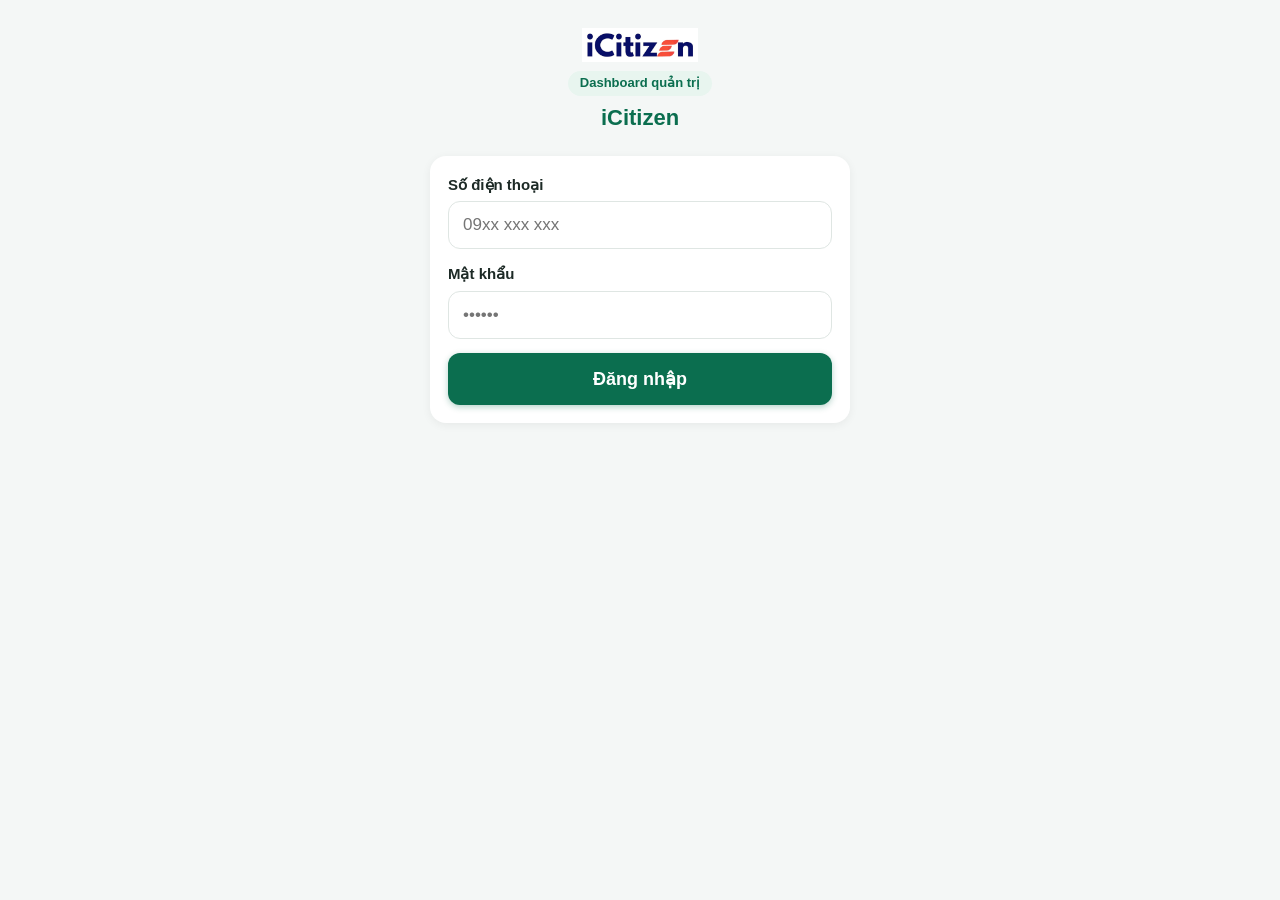
==== admin.html @ 4606a2d9 "feat: admin bat/tat thong bao khach dang ky moi (toast+rung+Notification)" ====
<!DOCTYPE html>
<html lang="vi">
<head>
<meta charset="utf-8">
<meta name="viewport" content="width=device-width, initial-scale=1">
<title>Dashboard · iCitizen</title>
<link rel="manifest" href="manifest.json">
<meta name="theme-color" content="#0b6e4f">
<link rel="icon" href="icons/favicon-32.png">
<link rel="stylesheet" href="style.css">
</head>
<body>
<main class="wrap wide">
  <header class="hero">
    <img src="icons/logo-header.png" alt="iCitizen" class="logo">
    <div class="tag">Dashboard quản trị</div>
    <h1 id="ten">Đang tải…</h1>
    <p id="cn" class="nho"></p>
  </header>

  <section id="vDangNhap" class="card" style="max-width:420px;margin:0 auto">
    <label>Số điện thoại
      <input id="sdt" type="tel" inputmode="numeric" maxlength="13" placeholder="09xx xxx xxx">
    </label>
    <label>Mật khẩu
      <input id="mk" type="password" placeholder="••••••">
    </label>
    <button class="btn" id="dangNhap">Đăng nhập</button>
    <p id="loiDn" class="loi" hidden></p>
  </section>

  <section id="vDb" hidden>
    <div class="row" style="margin-bottom:14px">
      <button class="btn nho" id="xuat">⬇ Xuất file Excel (CSV)</button>
      <button class="btn nho phu" id="xuatBt">🎟 Xuất danh sách bốc thăm</button>
      <button class="btn nho phu" id="lamMoi">↻ Làm mới</button>
      <a class="btn nho phu" href="tram.html">Mở trang Trạm</a>
      <a class="btn nho phu" href="index.html?nguon=kiosk">Mở Form Kiosk</a>
      <button class="btn nho phu" id="dangXuat">Đăng xuất (<span id="tenNv"></span>)</button>
      <span class="nho">Tự làm mới mỗi 30 giây</span>
      <label class="chk" style="display:inline-flex;align-items:center;gap:8px;margin:0">
        <input type="checkbox" id="baoKhachMoi">
        <span class="nho" style="margin:0">🔔 Báo khi có khách đăng ký mới</span>
      </label>
    </div>

    <div class="grid" id="kpi"></div>

    <div class="grid" style="grid-template-columns:repeat(auto-fit,minmax(300px,1fr))">
      <div class="card"><h3>Theo trạm / quà</h3><table id="tTram"></table></div>
      <div class="card"><h3>Theo xã (top 12)</h3><table id="tXa"></table></div>
      <div class="card"><h3>Lượt check-in theo giờ</h3><table id="tGio"></table></div>
    </div>

    <div class="card">
      <h3>20 lượt check-in gần nhất</h3>
      <div style="overflow:auto"><table id="tGan"></table></div>
    </div>

    <div class="card">
      <h3>👤 Quản lý tài khoản nhân viên</h3>
      <div style="overflow:auto"><table id="tTk"></table></div>
      <details style="margin-top:14px">
        <summary style="cursor:pointer;font-weight:700;color:var(--c)">+ Thêm nhân viên mới</summary>
        <div style="margin-top:12px">
          <label>Họ tên <input id="nvTen" maxlength="80" placeholder="Chị Hoa quầy quà"></label>
          <label>Số điện thoại (dùng để đăng nhập) <input id="nvSdt" type="tel" inputmode="numeric" maxlength="13" placeholder="09xx xxx xxx"></label>
          <label>Mật khẩu <input id="nvMk" type="text" placeholder="ít nhất 4 ký tự"></label>
          <div class="lbl">Vai trò</div>
          <div class="seg" id="nvVaiTro" style="margin-bottom:14px">
            <button type="button" data-v="tram" class="on">Nhân viên quầy (Trạm)</button>
            <button type="button" data-v="admin">Quản trị (Dashboard)</button>
          </div>
          <button class="btn" id="nvThem">Thêm nhân viên</button>
          <p id="loiNv" class="loi" hidden></p>
        </div>
      </details>
    </div>

    <div class="card">
      <h3>🔑 Đổi mật khẩu của tôi</h3>
      <label>Mật khẩu mới <input id="mkMoi" type="text" placeholder="ít nhất 4 ký tự"></label>
      <button class="btn phu nho" id="doiMk">Đổi mật khẩu</button>
    </div>

    <p class="nho" style="text-align:center"><a href="cai-dat.html">Trang hướng dẫn cài app</a> · <a href="cua-toi.html">Trang "Của tôi" (khách tự xem quà)</a> · <a href="nhan-vien.html">Vai khác</a></p>
  </section>
</main>
<div id="toast" class="toast" hidden></div>

<script src="config.js"></script>
<script src="app.js"></script>
<script>
var SDT = '', MK = '';
var $ = function (id) { return document.getElementById(id); };

ICZ.jsonp('capHinh', []).then(function (ch) {
  $('ten').textContent = ch.tenSuKien; document.title = ch.tenSuKien + ' · Dashboard';
}).catch(function () { $('ten').textContent = 'iCitizen'; });

function bang(dong, max) {
  return dong.map(function (r) {
    var w = max ? Math.max(2, Math.round(r[1] / max * 100)) : 0;
    return '<tr><td>' + ICZ.esc(r[0]) + '</td><td style="width:45%"><div class="bar" style="width:' + w + '%"></div></td><td><b>' + r[1] + '</b></td></tr>';
  }).join('') || '<tr><td class="nho">Chưa có dữ liệu</td></tr>';
}

var tongKhachCu = -1; // -1 = chưa có mốc so sánh (vừa đăng nhập/mở trang) — không báo giả lần đầu
function taiThongKe(im) {
  ICZ.jsonp('thongKe', [SDT, MK]).then(function (d) {
    if (tongKhachCu >= 0 && d.tong > tongKhachCu && $('baoKhachMoi').checked) baoKhachMoi_(d.tong - tongKhachCu, d.tong);
    tongKhachCu = d.tong;
    $('cn').textContent = 'Cập nhật ' + d.capNhat;
    var g = d.gioiTinh;
    $('kpi').innerHTML = [
      ['Tổng khách check-in', d.tong],
      ['Nam', g['Nam'] || 0], ['Nữ', g['Nữ'] || 0], ['Khác', g['Khác'] || 0],
      ['Tự quét QR', d.nguon.QR || 0], ['Nhân viên nhập (Kiosk)', d.nguon.Kiosk || 0],
      ['🎟 Đủ COMBO (vé bốc thăm)', d.soBocTham || 0]
    ].map(function (k) { return '<div class="kpi"><div class="s">' + k[1].toLocaleString('vi-VN') + '</div><div class="t">' + ICZ.esc(k[0]) + '</div></div>'; }).join('');
    var maxT = Math.max.apply(null, d.theoTram.map(function (t) { return t.so; }).concat([1]));
    $('tTram').innerHTML = bang(d.theoTram.map(function (t) { return [t.ten, t.so]; }), maxT);
    $('tXa').innerHTML = bang(d.xaTop, d.xaTop.length ? d.xaTop[0][1] : 1);
    var gio = Object.keys(d.theoGio).sort().map(function (h) { return [h, d.theoGio[h]]; });
    $('tGio').innerHTML = bang(gio, Math.max.apply(null, gio.map(function (x) { return x[1]; }).concat([1])));
    $('tGan').innerHTML = '<tr><th>Giờ</th><th>Mã</th><th>Họ tên</th><th>SĐT</th><th>Giới tính</th><th>Xã</th><th>Nguồn</th></tr>' +
      d.ganDay.map(function (r) { return '<tr>' + r.map(function (c) { return '<td>' + ICZ.esc(c) + '</td>'; }).join('') + '</tr>'; }).join('');
  }).catch(function (e) { if (!im) ICZ.toast(e.message, false); });
}

/** Báo có khách mới — toast+rung luôn hiện (trang đang mở); Notification trình duyệt thêm khi tab đang ở nền. */
function baoKhachMoi_(soMoi, tongMoi) {
  ICZ.toast('🔔 ' + soMoi + ' khách mới vừa đăng ký · Tổng ' + tongMoi, true);
  if (navigator.vibrate) navigator.vibrate([100, 50, 100]);
  if ('Notification' in window && Notification.permission === 'granted' && document.hidden) {
    try { new Notification('iCitizen · Khách mới', { body: soMoi + ' khách mới vừa đăng ký — tổng ' + tongMoi, icon: 'icons/icon-192.png' }); } catch (e) {}
  }
}
$('baoKhachMoi').checked = (function () { try { return localStorage.getItem('icz_bao_khach_moi') === '1'; } catch (e) { return false; } })();
$('baoKhachMoi').onchange = function () {
  try { localStorage.setItem('icz_bao_khach_moi', this.checked ? '1' : '0'); } catch (e) {}
  if (this.checked && 'Notification' in window && Notification.permission === 'default') Notification.requestPermission();
};

function taiNhanVien() {
  ICZ.jsonp('dsNhanVien', [SDT, MK]).then(function (ds) {
    $('tTk').innerHTML = '<tr><th>Tên</th><th>SĐT</th><th>Vai trò</th><th>Tạo lúc</th><th></th></tr>' +
      ds.map(function (nv) {
        var tuMinh = nv.sdt === SDT;
        return '<tr><td>' + ICZ.esc(nv.ten) + '</td><td>' + ICZ.esc(nv.sdt) + '</td><td>' + (nv.vaiTro === 'admin' ? 'Quản trị' : 'Trạm') + '</td>' +
          '<td class="nho">' + ICZ.esc(nv.taoLuc) + '</td>' +
          '<td>' + (tuMinh ? '<span class="nho">(bạn)</span>' : '<button class="btn phu nho" data-xoa="' + ICZ.esc(nv.sdt) + '">Xoá</button>') + '</td></tr>';
      }).join('');
    $('tTk').querySelectorAll('button[data-xoa]').forEach(function (b) {
      b.onclick = function () {
        if (!confirm('Xoá tài khoản ' + b.dataset.xoa + '?')) return;
        ICZ.jsonp('xoaNhanVien', [SDT, MK, b.dataset.xoa]).then(function (r) {
          if (!r.ok) return ICZ.toast(r.loi, false);
          ICZ.toast('Đã xoá', true); taiNhanVien();
        }).catch(function (e) { ICZ.toast(e.message, false); });
      };
    });
  }).catch(function (e) { ICZ.toast(e.message, false); });
}

function tai(im) { taiThongKe(im); taiNhanVien(); }

var vaiTroMoi = 'tram';
document.querySelectorAll('#nvVaiTro button').forEach(function (b) {
  b.onclick = function () {
    document.querySelectorAll('#nvVaiTro button').forEach(function (x) { x.classList.remove('on'); });
    b.classList.add('on'); vaiTroMoi = b.dataset.v;
  };
});

$('nvThem').onclick = function () {
  var ten = $('nvTen').value.trim(), sdt = $('nvSdt').value.trim(), mk = $('nvMk').value;
  if (ten.length < 2) return baoLoiNv('Vui lòng nhập tên.');
  if (!sdt) return baoLoiNv('Vui lòng nhập số điện thoại.');
  if (mk.length < 4) return baoLoiNv('Mật khẩu cần ít nhất 4 ký tự.');
  baoLoiNv('');
  ICZ.jsonp('themNhanVien', [SDT, MK, sdt, ten, mk, vaiTroMoi]).then(function (r) {
    if (!r.ok) return baoLoiNv(r.loi);
    ICZ.toast('Đã thêm nhân viên', true);
    $('nvTen').value = ''; $('nvSdt').value = ''; $('nvMk').value = '';
    taiNhanVien();
  }).catch(function (e) { baoLoiNv(e.message); });
};
function baoLoiNv(t) { $('loiNv').textContent = t; $('loiNv').hidden = !t; }

$('doiMk').onclick = function () {
  var mkMoi = $('mkMoi').value;
  if (mkMoi.length < 4) return ICZ.toast('Mật khẩu mới cần ít nhất 4 ký tự.', false);
  ICZ.jsonp('doiMatKhau', [SDT, MK, mkMoi]).then(function (r) {
    if (!r.ok) return ICZ.toast(r.loi, false);
    MK = mkMoi; try { localStorage.setItem('icz_tk_mk', MK); } catch (e) {}
    $('mkMoi').value = ''; ICZ.toast('Đã đổi mật khẩu', true);
  }).catch(function (e) { ICZ.toast(e.message, false); });
};

function dangNhap(sdt, mk, im) {
  ICZ.jsonp('dangNhapAdmin', [sdt, mk]).then(function (r) {
    SDT = sdt; MK = mk;
    try { localStorage.setItem('icz_tk_sdt', sdt); localStorage.setItem('icz_tk_mk', mk); } catch (e) {}
    $('tenNv').textContent = r.ten;
    $('vDangNhap').hidden = true; $('vDb').hidden = false;
    tai();
  }).catch(function (e) {
    try { localStorage.removeItem('icz_tk_sdt'); localStorage.removeItem('icz_tk_mk'); } catch (e2) {}
    if (!im) { $('loiDn').textContent = e.message; $('loiDn').hidden = false; }
  });
}

$('dangNhap').onclick = function () { dangNhap($('sdt').value.trim(), $('mk').value); };
$('mk').onkeydown = function (e) { if (e.key === 'Enter') $('dangNhap').onclick(); };
$('lamMoi').onclick = function () { tai(true); };
$('dangXuat').onclick = function () {
  try { localStorage.removeItem('icz_tk_sdt'); localStorage.removeItem('icz_tk_mk'); } catch (e) {}
  location.reload();
};
$('xuat').onclick = function () {
  var b = this; b.disabled = true; b.textContent = 'Đang xuất…';
  ICZ.jsonp('xuatCsv', [SDT, MK]).then(function (csv) {
    b.disabled = false; b.textContent = '⬇ Xuất file Excel (CSV)';
    var blob = new Blob(['﻿' + csv], { type: 'text/csv;charset=utf-8' });
    var a = document.createElement('a');
    var t = new Date(); var p = function (n) { return ('0' + n).slice(-2); };
    a.download = 'icitizen-checkin-' + t.getFullYear() + p(t.getMonth() + 1) + p(t.getDate()) + '-' + p(t.getHours()) + p(t.getMinutes()) + '.csv';
    a.href = URL.createObjectURL(blob); document.body.appendChild(a); a.click(); a.remove();
    ICZ.toast('Đã xuất file', true);
  }).catch(function (e) { b.disabled = false; b.textContent = '⬇ Xuất file Excel (CSV)'; ICZ.toast(e.message, false); });
};
$('xuatBt').onclick = function () {
  var b = this; b.disabled = true; b.textContent = 'Đang xuất…';
  ICZ.jsonp('xuatBocTham', [SDT, MK]).then(function (csv) {
    b.disabled = false; b.textContent = '🎟 Xuất danh sách bốc thăm';
    var blob = new Blob(['﻿' + csv], { type: 'text/csv;charset=utf-8' });
    var a = document.createElement('a');
    a.download = 'icitizen-boc-tham.csv';
    a.href = URL.createObjectURL(blob); document.body.appendChild(a); a.click(); a.remove();
    ICZ.toast('Đã xuất danh sách bốc thăm', true);
  }).catch(function (e) { b.disabled = false; b.textContent = '🎟 Xuất danh sách bốc thăm'; ICZ.toast(e.message, false); });
};

var sdtCu = '', mkCu = '';
try { sdtCu = localStorage.getItem('icz_tk_sdt') || ''; mkCu = localStorage.getItem('icz_tk_mk') || ''; } catch (e) {}
if (sdtCu && mkCu) dangNhap(sdtCu, mkCu, true);
setInterval(function () { if (SDT && !$('vDb').hidden) taiThongKe(true); }, 30000);
</script>
</body>
</html>
---- style.css ----
:root{--c:#0b6e4f;--c2:#e8f5ef;--d:#1d2a26;--m:#5c6b66;--r:#c0392b;--b:#dfe6e3}
*{box-sizing:border-box}
body{margin:0;font-family:-apple-system,"Segoe UI",Roboto,"Helvetica Neue",Arial,sans-serif;background:#f4f7f6;color:var(--d);font-size:17px;line-height:1.45}
.wrap{max-width:480px;margin:0 auto;padding:16px}
.wide{max-width:1180px}
.hero{text-align:center;padding:12px 4px 16px}
.hero h1{font-size:22px;margin:6px 0;color:var(--c)}
.hero p{margin:0;color:var(--m)}
.tag{display:inline-block;background:var(--c2);color:var(--c);border-radius:99px;padding:3px 12px;font-size:13px;font-weight:600}
.logo{height:34px;width:auto;object-fit:contain;display:block;margin:0 auto 8px}
.card{background:#fff;border-radius:16px;padding:18px;box-shadow:0 2px 10px rgba(0,0,0,.06);margin-bottom:14px}
label,.lbl{display:block;font-weight:600;margin:0 0 14px;font-size:15px}
.lbl{margin-bottom:6px}
input,select{display:block;width:100%;margin-top:6px;padding:13px 14px;font-size:17px;border:1.5px solid var(--b);border-radius:12px;background:#fff;color:var(--d)}
input:focus,select:focus{outline:none;border-color:var(--c)}
.seg{display:flex;gap:8px;margin-bottom:14px}
.seg button{flex:1;padding:13px 0;font-size:17px;border:1.5px solid var(--b);border-radius:12px;background:#fff;color:var(--d)}
.seg button.on{background:var(--c);border-color:var(--c);color:#fff;font-weight:700}
.chk{display:flex;gap:10px;align-items:flex-start;font-weight:400;font-size:14px;color:var(--m)}
.chk input{width:22px;height:22px;margin:1px 0 0;flex:none}
.btn{display:block;width:100%;padding:15px;font-size:18px;font-weight:700;border:0;border-radius:12px;background:var(--c);color:#fff;cursor:pointer;box-shadow:0 2px 6px rgba(11,110,79,.3);min-height:48px}
.btn:disabled{opacity:.6;box-shadow:none}
.btn.phu{background:var(--c2);color:var(--c);border:2px solid var(--c);box-shadow:none}
.btn.nho{width:auto;display:inline-flex;align-items:center;justify-content:center;padding:12px 16px;font-size:15px;min-height:44px}
.loi{color:var(--r);font-weight:600;margin:0 0 12px}
.pop{position:fixed;inset:0;background:rgba(10,30,22,.6);display:flex;align-items:center;justify-content:center;padding:16px;z-index:9}
.pop[hidden]{display:none}
.pop-box{background:#fff;border-radius:20px;padding:22px 18px;max-width:400px;width:100%;text-align:center;max-height:96vh;overflow:auto}
.ok{width:58px;height:58px;border-radius:50%;background:var(--c);color:#fff;font-size:34px;line-height:58px;margin:0 auto 6px}
.pop-box h2{margin:4px 0;color:var(--c)}
.ten{font-size:18px;font-weight:600;margin:2px 0 8px}
.ma{font-size:40px;font-weight:800;letter-spacing:3px;background:var(--c2);border-radius:12px;padding:6px;margin:4px 0}
.qr svg{width:170px;height:170px}
.nho{font-size:13px;color:var(--m);margin:4px 0 10px}
.combo{text-align:left;background:#fff8e6;border-radius:12px;padding:12px 14px;margin-bottom:14px}
.combo ul{margin:6px 0 0;padding-left:20px}
.grid{display:grid;grid-template-columns:repeat(auto-fit,minmax(170px,1fr));gap:12px;margin-bottom:14px}
.kpi{background:#fff;border-radius:14px;padding:14px;box-shadow:0 2px 10px rgba(0,0,0,.05)}
.kpi .s{font-size:30px;font-weight:800;color:var(--c)}
.kpi .t{font-size:13px;color:var(--m)}
table{width:100%;border-collapse:collapse;font-size:14px}
th,td{text-align:left;padding:7px 6px;border-bottom:1px solid var(--b)}
th{color:var(--m);font-weight:600}
.bar{height:10px;background:var(--c);border-radius:5px}
.row{display:flex;gap:10px;flex-wrap:wrap;align-items:center}
.kq{border:1.5px solid var(--b);border-radius:12px;padding:12px;margin-top:10px}
.kq.xong{border-color:var(--c);background:var(--c2)}
.da{color:var(--c);font-weight:700}
.toast{position:fixed;left:50%;bottom:20px;transform:translateX(-50%);padding:14px 20px;border-radius:12px;color:#fff;font-weight:700;z-index:10;max-width:92vw}
.toast.ok2{background:var(--c)}.toast.sai{background:var(--r)}
h3{margin:0 0 10px;font-size:16px}
.tabs{display:flex;gap:8px;margin-bottom:14px}
.tabs button{flex:1;padding:12px 6px;font-size:15px;font-weight:700;border:1.5px solid var(--b);border-radius:12px;background:#fff;color:var(--m)}
.tabs button.on{background:var(--c);border-color:var(--c);color:#fff}
.scan-box{position:relative;border-radius:14px;overflow:hidden;background:#000;aspect-ratio:4/3;margin-bottom:12px}
.scan-box video{width:100%;height:100%;object-fit:cover;display:block}
.scan-line{position:absolute;left:8%;right:8%;top:50%;height:2px;background:#4ade80;box-shadow:0 0 8px #4ade80;animation:quet 1.6s ease-in-out infinite}
@keyframes quet{0%,100%{top:20%}50%{top:80%}}
.step{display:flex;gap:14px;align-items:flex-start;margin-bottom:18px}
.step .n{flex:none;width:32px;height:32px;border-radius:50%;background:var(--c);color:#fff;font-weight:800;display:flex;align-items:center;justify-content:center}
.step img{width:100%;border-radius:12px;border:1px solid var(--b);margin-top:8px}
.progress{display:flex;align-items:center;gap:10px;margin:4px 0 14px}
.progress .bg{flex:1;height:14px;border-radius:99px;background:var(--b);overflow:hidden}
.progress .fg{height:100%;background:var(--c);border-radius:99px;transition:width .4s}
.gift-row{display:flex;align-items:center;gap:12px;padding:12px 0;border-bottom:1px solid var(--b)}
.gift-row:last-child{border-bottom:0}
.gift-row .ic{flex:none;width:34px;height:34px;border-radius:50%;display:flex;align-items:center;justify-content:center;font-size:17px;background:var(--b);color:var(--m)}
.gift-row.xong .ic{background:var(--c);color:#fff}
.gift-row .txt{flex:1}
.gift-row .txt .t{font-weight:700}
.gift-row .txt .s{font-size:13px;color:var(--m)}
.ticket{background:linear-gradient(135deg,var(--c),#0a5a41);color:#fff;border-radius:16px;padding:20px;text-align:center;margin:14px 0}
.ticket .n{font-size:13px;opacity:.85;letter-spacing:1px}
.ticket .m{font-size:36px;font-weight:800;letter-spacing:3px;margin:4px 0}
.ok{animation:no-len-bat .5s cubic-bezier(.26,1.6,.5,1)}
@keyframes no-len-bat{0%{transform:scale(0)}60%{transform:scale(1.15)}100%{transform:scale(1)}}
.toast.nhay{animation:nhay-hieu-ung .45s ease-out}
@keyframes nhay-hieu-ung{0%{transform:translateX(-50%) scale(.85)}50%{transform:translateX(-50%) scale(1.06)}100%{transform:translateX(-50%) scale(1)}}
.kq.xong-moi{animation:vang-xanh 1.1s ease-out}
@keyframes vang-xanh{0%{box-shadow:0 0 0 0 rgba(11,110,79,.55)}100%{box-shadow:0 0 0 18px rgba(11,110,79,0)}}
@media print{
  body *{visibility:hidden}
  #popQrIn,#popQrIn *{visibility:visible}
  #popQrIn{position:fixed;inset:0;margin:auto;max-width:100%;box-shadow:none}
  #dongQr,#inGiay{display:none}
}
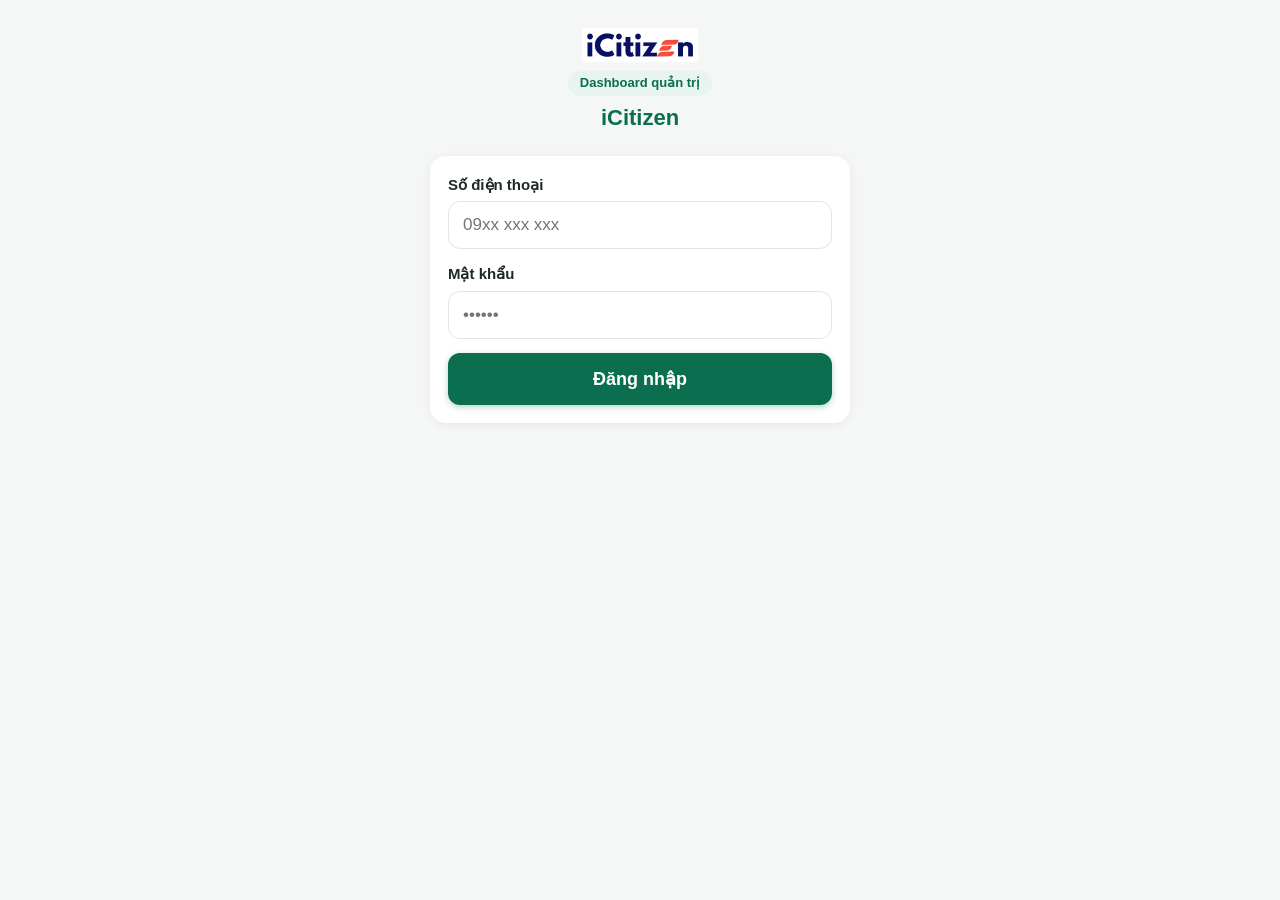
==== commit 37702371: "[Ta Phu] cache-bust style.css?v=10 de iOS/PWA nhan mau chu trang ngay" ====
--- a/admin.html
+++ b/admin.html
@@ -7,7 +7,7 @@
 <link rel="manifest" href="manifest.json">
 <meta name="theme-color" content="#0b6e4f">
 <link rel="icon" href="icons/favicon-32.png">
-<link rel="stylesheet" href="style.css">
+<link rel="stylesheet" href="style.css?v=10">
 </head>
 <body>
 <main class="wrap wide">
--- a/style.css
+++ b/style.css
@@ -21,7 +21,8 @@
 .btn{display:block;width:100%;padding:15px;font-size:18px;font-weight:700;border:0;border-radius:12px;background:var(--c);color:#fff;cursor:pointer;box-shadow:0 2px 6px rgba(11,110,79,.3);min-height:48px}
 .btn:disabled{opacity:.6;box-shadow:none}
 .btn.phu{background:var(--c2);color:var(--c);border:2px solid var(--c);box-shadow:none}
-.btn.nho{width:auto;display:inline-flex;align-items:center;justify-content:center;padding:12px 16px;font-size:15px;min-height:44px}
+.btn.nho{width:auto;display:inline-flex;align-items:center;justify-content:center;padding:12px 16px;font-size:15px;min-height:44px;color:#fff}
+.btn.phu.nho{color:var(--c)}
 .loi{color:var(--r);font-weight:600;margin:0 0 12px}
 .pop{position:fixed;inset:0;background:rgba(10,30,22,.6);display:flex;align-items:center;justify-content:center;padding:16px;z-index:9}
 .pop[hidden]{display:none}
